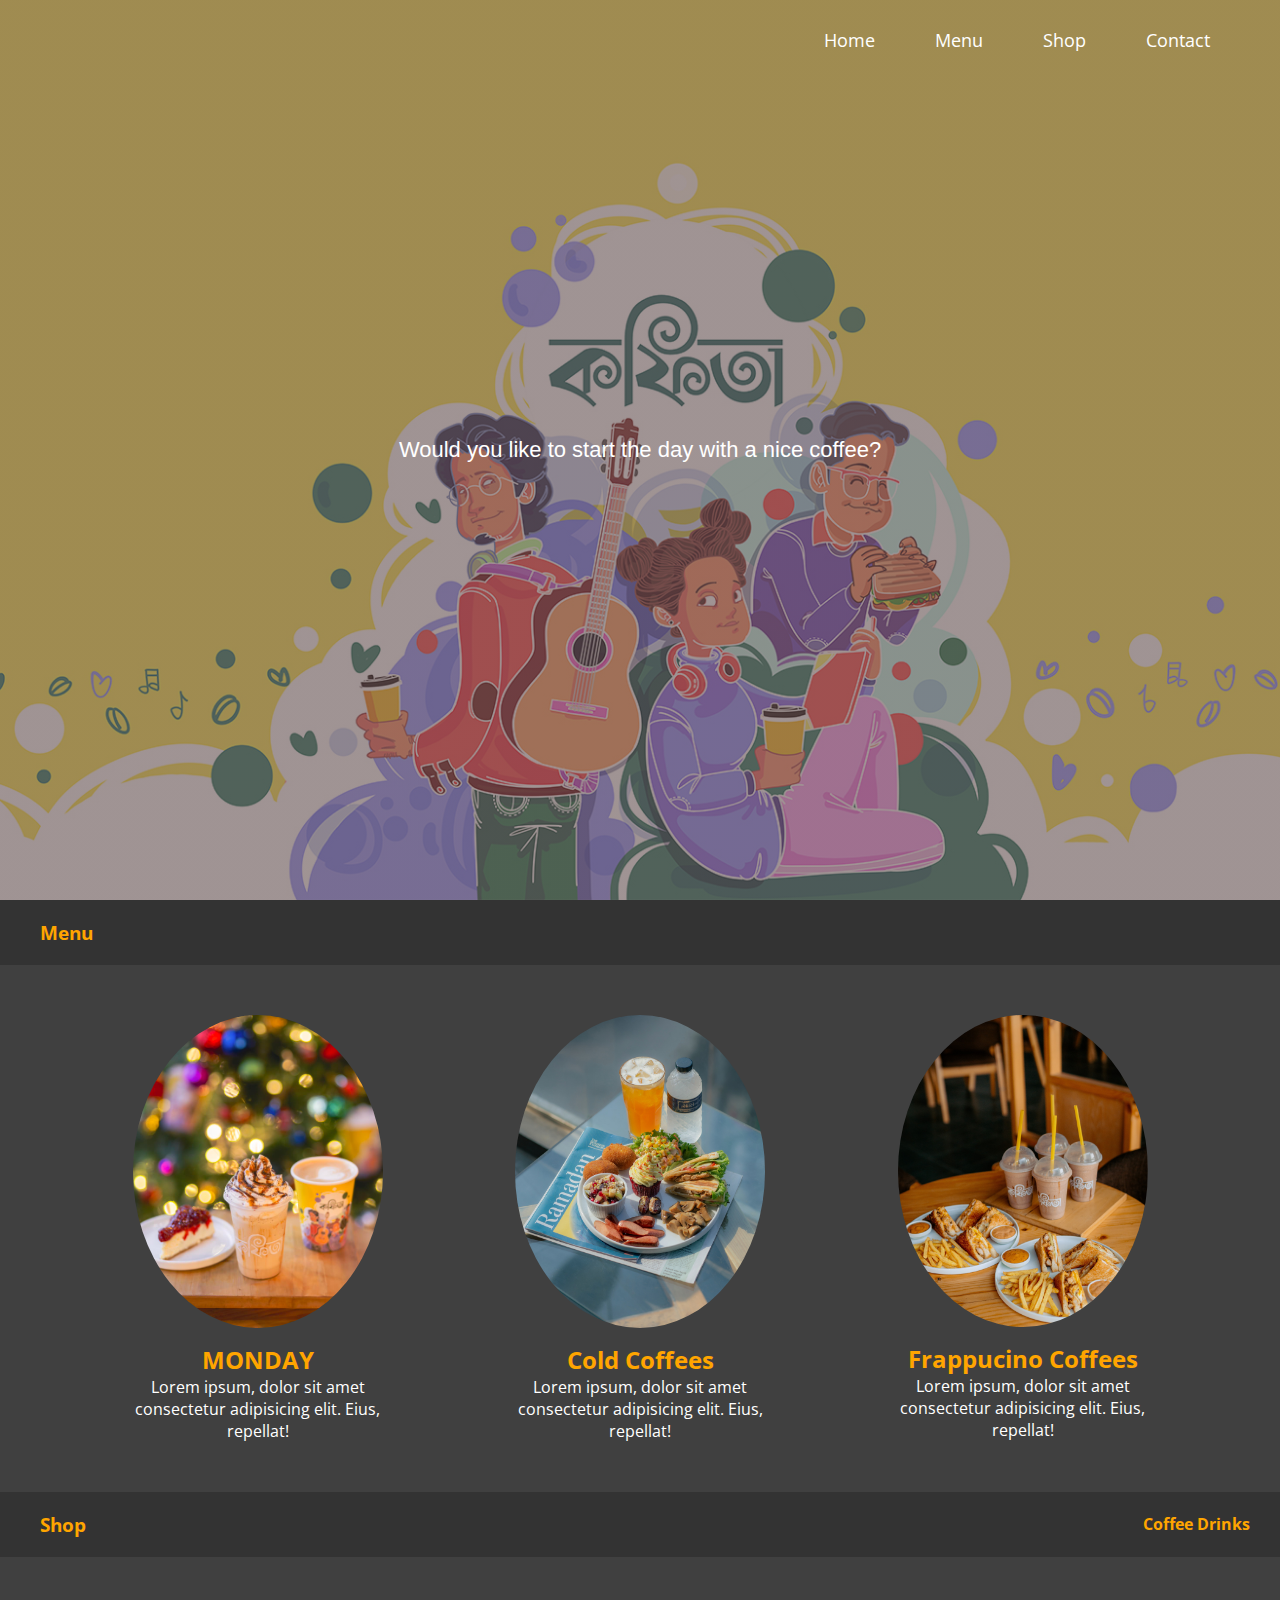
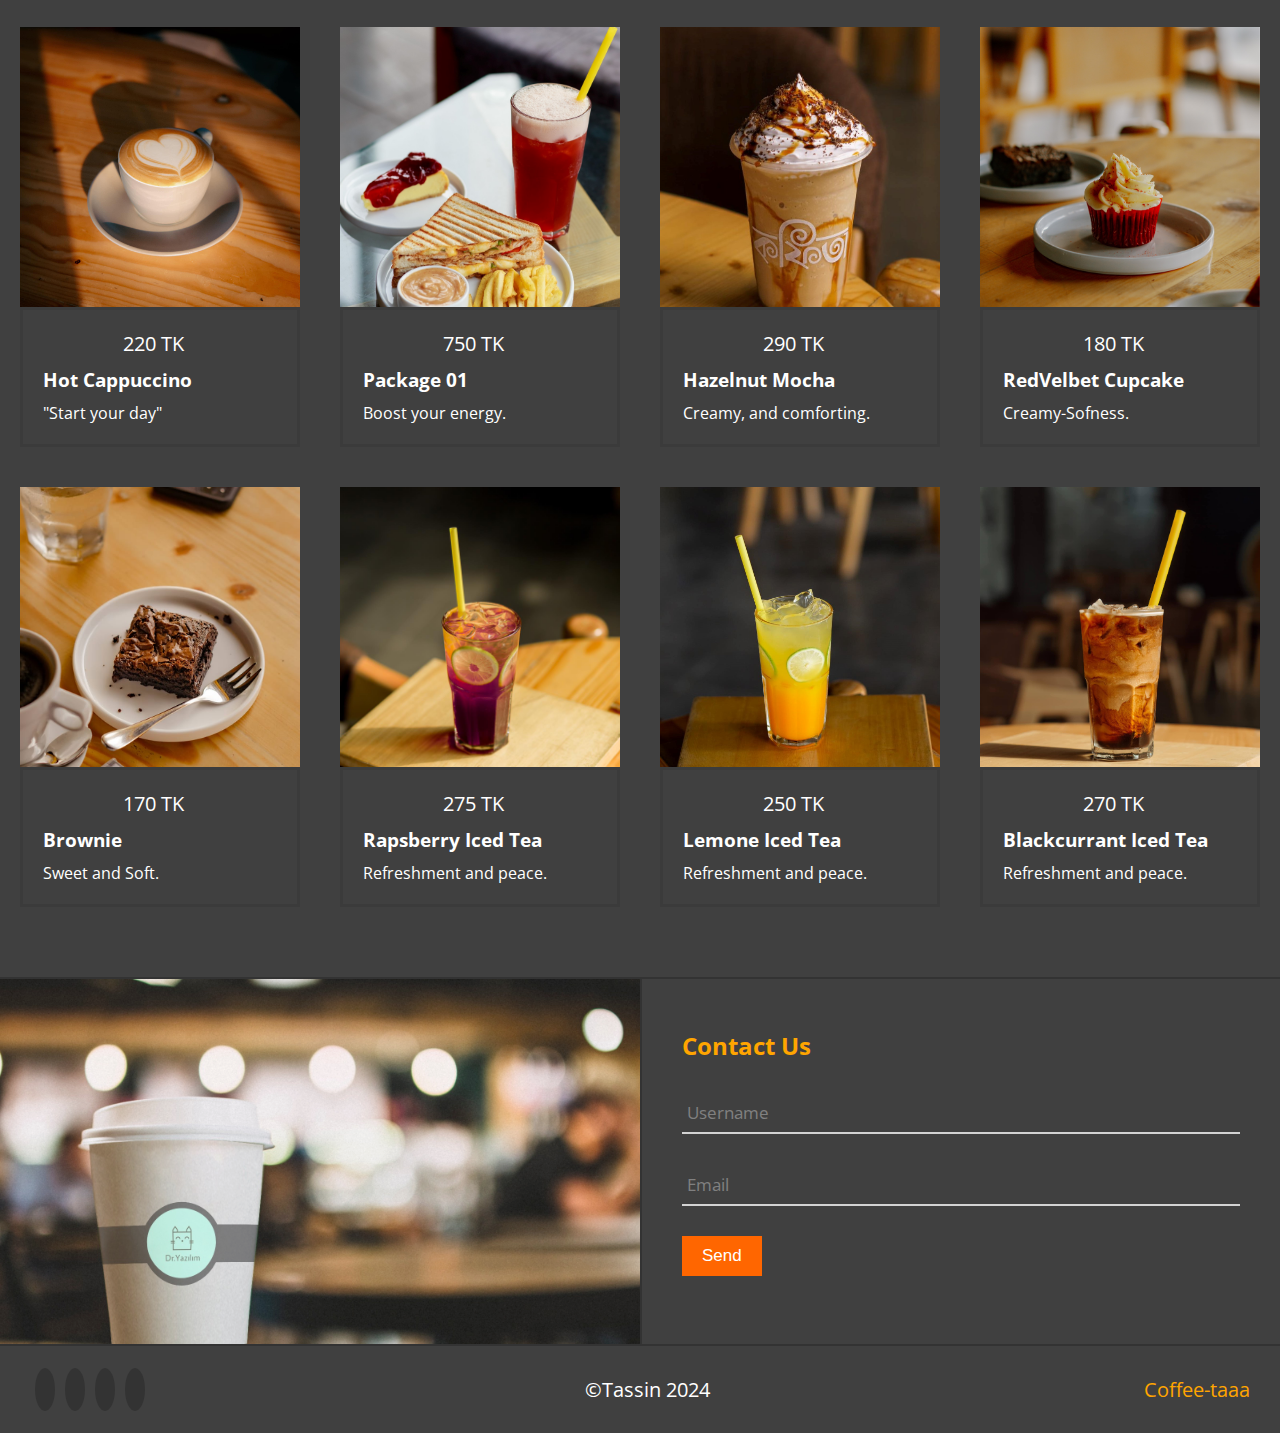
==== index.html @ 31b5ed2a "first commit" ====
<!DOCTYPE html>
<html lang="en">

<head>
    <meta charset="UTF-8">
    <meta http-equiv="X-UA-Compatible" content="IE=edge">
    <meta name="viewport" content="width=device-width, initial-scale=1.0">
    <link rel="stylesheet" href="style.css">
    <link rel="stylesheet" href="https://cdnjs.cloudflare.com/ajax/libs/font-awesome/6.2.1/css/all.min.css"
        integrity="sha512-MV7K8+y+gLIBoVD59lQIYicR65iaqukzvf/nwasF0nqhPay5w/9lJmVM2hMDcnK1OnMGCdVK+iQrJ7lzPJQd1w=="
        crossorigin="anonymous" referrerpolicy="no-referrer" />
    <title>Blabla Coffee</title>
</head>

<body>

    <header>
        <div class="logo">
            <!-- <img src="../Coffeta-shop/img/coffeta/289435292_1003982613613016_3228879542736752451_n.jpg" alt="logo"> -->
        </div>

        <nav>
            <ul>
                <li><a href="#">Home</a></li>
                <li><a href="#menu">Menu</a></li>
                <li><a href="#shop">Shop</a></li>
                <li><a href="#contact">Contact</a></li>
            </ul>
        </nav>
    </header>

    <div class="content">
        <!-- <h2>Blabla Coffee</h2> -->
        <p>Would you like to start the day with a nice coffee?</p>
    </div>

    <div class="menu" id="menu">
        <div class="menu-header">
            <h3>Menu</h3>
            <!-- <h4>Blabla Coffee Menu</h4> -->
        </div>
        <div class="menu-content">
            <div class="hot-coffees">
                <div class="hot-coffees-image">
                    <img src="img/coffeta/wed.jpg" alt="">
                </div>
                <div class="hot-coffees-body">
                    <h2>MONDAY</h2>
                    <label>Lorem ipsum, dolor sit amet consectetur adipisicing elit. Eius, repellat!</label>
                </div>
            </div>
            <div class="cold-coffees">
                <div class="cold-coffees-image">
                    <img src="img/coffeta/sunday.jpg" alt="">
                </div>
                <div class="cold-coffees-body">
                    <h2>Cold Coffees</h2>
                    <label>Lorem ipsum, dolor sit amet consectetur adipisicing elit. Eius, repellat!</label>
                </div>
            </div>
            <div class="frappucino-coffees">
                <div class="frappucino-coffees-image">
                    <img src="img/coffeta/monday.jpg" alt="">
                </div>
                <div class="frappucino-coffees-body">
                    <h2>Frappucino Coffees</h2>
                    <label>Lorem ipsum, dolor sit amet consectetur adipisicing elit. Eius, repellat!</label>
                </div>
            </div>
        </div>
    </div>


    <div class="shop" id="shop">
        <div class="shop-header">
            <h3>Shop</h3>
            <h4>Coffee Drinks</h4>
        </div>
        <div class="shop-box">
            <div class="item-1">
                <div class="card">
                    <div class="card-image">
                        <img src="img/coffeta/cappchino.jpg">
                    </div>
                    <div class="card-body">
                        <i class="fa-solid fa-star"></i>
                        <i class="fa-solid fa-star"></i>
                        <i class="fa-solid fa-star"></i>
                        <i class="fa-solid fa-star"></i>
                        <i class="fa-solid fa-star-half"></i>
                        <label class="cash">220 TK</label>
                        <h3>Hot Cappuccino</h3>
                        <label>"Start your day"</label>
                    </div>
                </div>
            </div>
            <div class="item-2">
                <div class="card">
                    <div class="card-image">
                        <img src="img/coffeta/pac.jpg">
                    </div>
                    <div class="card-body">
                        <i class="fa-solid fa-star"></i>
                        <i class="fa-solid fa-star"></i>
                        <i class="fa-solid fa-star"></i>
                        <i class="fa-solid fa-star"></i>
                        <i class="fa-solid fa-star"></i>
                        <label class="cash">750 TK</label>
                        <h3>Package 01</h3>
                        <label>Boost your energy.</label>
                    </div>
                </div>
            </div>
            <div class="item-3">
                <div class="card">
                    <div class="card-image">
                        <img src="img/coffeta/frappe.jpg">
                    </div>
                    <div class="card-body">
                        <i class="fa-solid fa-star"></i>
                        <i class="fa-solid fa-star"></i>
                        <i class="fa-solid fa-star"></i>
                        <i class="fa-solid fa-star"></i>
                        <i class="fa-solid fa-star-half"></i>
                        <label class="cash">290 TK</label>
                        <h3>Hazelnut Mocha</h3>
                        <label> Creamy, and comforting. </label>
                    </div>
                </div>
            </div>
            <div class="item-4">
                <div class="card">
                    <div class="card-image">
                        <img src="img/coffeta/cccck.png">
                    </div>
                    <div class="card-body">
                        <i class="fa-solid fa-star"></i>
                        <i class="fa-solid fa-star"></i>
                        <i class="fa-solid fa-star"></i>
                        <i class="fa-solid fa-star"></i>
                        <i class="fa-solid fa-star"></i>
                        <label class="cash">180 TK</label>
                        <h3>RedVelbet Cupcake </h3>
                        <label>Creamy-Sofness.</label>
                    </div>
                </div>
            </div>
            <div class="item-5">
                <div class="card">
                    <div class="card-image">
                        <img src="img/coffeta/BROWS.jpg">
                    </div>
                    <div class="card-body">
                        <i class="fa-solid fa-star"></i>
                        <i class="fa-solid fa-star"></i>
                        <i class="fa-solid fa-star"></i>
                        <i class="fa-solid fa-star"></i>
                        <i class="fa-solid fa-star-half"></i>
                        <label class="cash">170 TK</label>
                        <h3>Brownie</h3>
                        <label>Sweet and Soft.</label>
                    </div>
                </div>
            </div>
            <div class="item-6">
                <div class="card">
                    <div class="card-image">
                        <img src="img/coffeta/iced.jpg">
                    </div>
                    <div class="card-body">
                        <i class="fa-solid fa-star"></i>
                        <i class="fa-solid fa-star"></i>
                        <i class="fa-solid fa-star"></i>
                        <i class="fa-solid fa-star"></i>
                        <i class="fa-solid fa-star"></i>
                        <label class="cash">275 TK</label>
                        <h3>Rapsberry Iced Tea</h3>
                        <label>Refreshment and peace.</label>
                    </div>
                </div>
            </div>
            <div class="item-7">
                <div class="card">
                    <div class="card-image">
                        <img src="img/coffeta/holud.jpg">
                    </div>
                    <div class="card-body">
                        <i class="fa-solid fa-star"></i>
                        <i class="fa-solid fa-star"></i>
                        <i class="fa-solid fa-star"></i>
                        <i class="fa-solid fa-star"></i>
                        <i class="fa-solid fa-star-half"></i>
                        <label class="cash">250 TK</label>
                        <h3>Lemone Iced Tea</h3>
                        <label>Refreshment and peace.</label>
                    </div>
                </div>
            </div>
            <div class="item-8">
                <div class="card">
                    <div class="card-image">
                        <img src="img/coffeta/ccc.jpg">
                    </div>
                    <div class="card-body">
                        <i class="fa-solid fa-star"></i>
                        <i class="fa-solid fa-star"></i>
                        <i class="fa-solid fa-star"></i>
                        <i class="fa-solid fa-star"></i>
                        <i class="fa-solid fa-star"></i>
                        <label class="cash">270 TK</label>
                        <h3>Blackcurrant Iced Tea</h3>
                        <label>Refreshment and peace.</label>
                    </div>
                </div>
            </div>
        </div>
    </div>

    <div class="contact" id="contact">
        <div class="contact-box">
            <div class="contact-image">
                <img src="img/bg-image.jpeg">
            </div>
        </div>
        <div class="contact-box">
            <div class="contact-body">
                <form>
                    <h2>Contact Us</h2>
                    <div class="form-content">
                        <input type="text" required>
                        <span></span>
                        <label>Username</label>
                    </div>
                    <div class="form-content">
                        <input type="email" required>
                        <span></span>
                        <label>Email</label>
                    </div>
                    <button type="submit">Send</button>
                </form>
            </div>
        </div>
    </div>


    <div class="footer">
        <div class="footer-box">
            <div class="social-media">
                <a href="#"><i class="fa-brands fa-facebook"></i></a>
                <a href="#"><i class="fa-brands fa-instagram"></i></a>
                <a href="#"><i class="fa-brands fa-twitter"></i></a>
                <a href="#"><i class="fa-brands fa-youtube"></i></a>
            </div>
            <div class="copyright">
                <label>&copy;Tassin 2024</label>
            </div>
            <div class="brand">
                <p>Coffee-taaa</p>
            </div>
        </div>
    </div>

</body>

</html>
---- style.css ----
@import url('https://fonts.googleapis.com/css2?family=Open+Sans:wght@300&display=swap');

* {
    margin: 0;
    padding: 0;
    box-sizing: border-box;
    text-decoration: none;
    list-style: none;
}

html {
    font-family: 'Open Sans', sans-serif;
    scroll-behavior: smooth;
}

img {
    width: 100%;
}

header {
    display: flex;
    align-items: center;
    justify-content: space-between;
    padding: 40px;
    width: 100%;
    height: 70px;
    position: absolute;
    z-index: 1;
}

header .logo a {
    font-size: 30px;
    color: white;
    padding: 15px 30px;
}

header .logo a span {
    color: orange;
}

header nav ul {
    display: flex;
}

header nav ul li a {
    margin: 5px 20px;
    font-size: 18px;
    color: white;
    padding: 10px 10px;
}

header nav ul li a:hover {
    border-bottom: 2px solid white;
}

/* Content */

.content {
    display: flex;
    flex-direction: column;
    align-items: center;
    justify-content: center;
    text-align: center;
    font-family: 'Trebuchet MS', 'Lucida Sans Unicode', 'Lucida Grande', 'Lucida Sans', Arial, sans-serif;
    position: relative;
    min-height: 100vh;
    width: 100%;
    background-image: linear-gradient(to bottom right, rgba(96, 76, 76, .6), rgba(96, 76, 76, .6)), url("img/coffeta/278330206_961307947880483_8146105587942378041_n.jpg");
    background-position: center bottom;
    background-repeat: no-repeat;
    background-size: cover;
    background-attachment: fixed;
}

.content h2 {
    font-size: 32px;
    padding: 5px;
    color: white;
}

.content p {
    font-size: 22px;
    color: white;
}


/* Menu */

.menu {
    background-color: #333333;
    width: 100%;
    text-align: center;
}

.menu .menu-header {
    display: flex;
    padding: 10px;
    align-items: center;
    justify-content: space-between;
}

.menu-header h3 {
    color: orange;
    padding: 10px 30px;
}

.menu-header h4 {
    color: orange;
    padding: 10px 20px;
}

.menu .menu-content {
    display: flex;
    align-items: center;
    justify-content: space-evenly;
    padding: 50px 0;
    flex-wrap: wrap;
    background-color: #404040;
}

.menu .menu-content .hot-coffees,
.cold-coffees,
.frappucino-coffees {
    width: 250px;
}

.menu .menu-content .hot-coffees .hot-coffees-image img {
    border-radius: 50%;
}

.menu .menu-content .cold-coffees .cold-coffees-image img {
    border-radius: 50%;
}

.menu .menu-content .frappucino-coffees .frappucino-coffees-image img {
    border-radius: 50%;
}

.menu .menu-content .hot-coffees-body,
.cold-coffees-body,
.frappucino-coffees-body {
    text-align: center;
    margin-top: 10px;
}

.menu .menu-content .hot-coffees-body h2,
.cold-coffees-body h2,
.frappucino-coffees-body h2 {
    color: orange;
}

.menu .menu-content .hot-coffees-body label,
.cold-coffees-body label,
.frappucino-coffees-body label {
    margin-top: 10px;
    color: white;
}



/* Shop */

.shop {
    background-color: #333333;
    width: 100%;
}

.shop .shop-header {
    display: flex;
    padding: 10px;
    align-items: center;
    justify-content: space-between;
}

.shop-header h3 {
    color: orange;
    padding: 10px 30px;
}

.shop-header h4 {
    color: orange;
    padding: 10px 20px;
}

.shop-box {
    display: flex;
    align-items: center;
    justify-content: space-evenly;
    background-color: #404040;
    padding: 50px 0;
    flex-wrap: wrap;
}

.shop-box .card {
    width: 280px;
    margin: 20px;
}

.shop-box .card-image {
    width: 100%;
    height: 280px;
    overflow: hidden;
}

.shop-box .card-image img:hover {
    transform: scale(1.1);
    transition: transform .4s ease-in-out;
}

.shop-box .card-body {
    padding: 20px;
    color: white;
    border: 3px solid #3B3B3B;
}

.shop-box .card-body h3 {
    padding: 10px 0;
}

.shop-box .card-body i {
    color: yellow;
    font-size: 10px;
    position: relative;
    bottom: 5px;
}

.shop-box .card-body .cash {
    font-size: 20px;
    margin-left: 80px;
}


/* Contact */

.contact {
    display: flex;
    flex-wrap: wrap;
    width: 100%;
    border-top: 2px solid #333333;
}

.contact .contact-box {
    flex: 1;
}

.contact .contact-box .contact-image,
.contact .contact-box .contact-body {
    height: 100%;
}

.contact img {
    width: 100%;
    height: 100%;
}

.contact-image img {
    opacity: .9;
}

.contact-body {
    background-color: #404040;
    height: 100%;
    border-left: 2px solid #333333;
}

.contact-body form {
    padding: 50px 40px;
    box-sizing: border-box;
}

.contact-body h2 {
    color: orange;
}

form .form-content {
    position: relative;
    margin: 30px 0;
    border-bottom: 2px solid lightgray;
}

form .form-content input {
    width: 100%;
    height: 40px;
    padding: 0 5px;
    font-size: 17px;
    border: none;
    background: none;
    outline: none;
    color: white;
}

form .form-content label {
    position: absolute;
    top: 50%;
    left: 5px;
    color: gray;
    transform: translateY(-50%);
    font-size: 17px;
    transition: .5s;
    pointer-events: none;
}

form .form-content span::before {
    content: '';
    position: absolute;
    top: 40px;
    left: 0;
    width: 0%;
    height: 2px;
    background: orange;
    transform: .4s;
}

form .form-content input:focus~label,
form .form-content input:valid~label {
    top: -5px;
    color: orange;
}

form .form-content input:focus~span::before,
form .form-content input:valid~span::before {
    width: 100%;
}

.contact-body form button {
    padding: 10px 20px;
    font-size: 17px;
    border: none;
    background-color: #ff6600;
    color: white;
    border: 5px;
    cursor: pointer;
    transition: all .4s ease-in;
}

.contact-body form button:hover {
    background-color: #34cf15;
}


/* Footer */


.footer {
    background-color: #404040;
    border-top: 2px solid #333333;
}

.footer .footer-box {
    padding: 30px;
    display: flex;
    align-items: center;
    justify-content: space-between;
}

.footer .footer-box .social-media a {
    color: white;
    background-color: #333333;
    border-radius: 50%;
    font-size: 17px;
    padding: 10px;
    margin: 5px;
}

.footer .footer-box .social-media a:hover {
    opacity: .7;
    transition: .5s all ease-in-out;
}

.footer .footer-box .copyright {
    color: white;
    font-size: 20px;
}

.footer .footer-box .brand {
    color: white;
    font-size: 20px;
}

.footer .footer-box .brand p {
    color: orange;
}

/* Responsive */

@media(max-width: 992px) {

    /* Header */

    header {
        flex-direction: column;
        height: 150px;
        background: linear-gradient(rgba(0, 0, 0, .2), rgba(0, 0, 0, .2));
    }

    .menu-header .logo a {
        font-size: 25px;
    }

    header nav ul li a {
        font-size: 16px;
        flex-direction: column;
        display: inline-block;
        margin-top: 10px;
    }

    header nav {
        display: flex;
        flex-direction: column;
    }

    .content h2 {
        font-size: 28px;
    }

    .content p {
        font-size: 18px;
    }
}


@media(max-width: 950px) {
    .contact .contact-box {
        flex: 100%;
    }
}

@media(max-width: 800px) {

    .menu .menu-content .hot-coffees,
    .cold-coffees,
    .frappucino-coffees {
        margin: 20px;
    }
}

@media(max-width: 700px) {
    .footer .footer-box .social-media a {
        color: white;
        background-color: #333333;
        border-radius: 50%;
        font-size: 16px;
        padding: 5px;
    }

    .footer .footer-box .copyright {
        color: white;
        font-size: 15px;
    }

    .footer .footer-box .brand {
        color: white;
        font-size: 18px;
    }
}

@media(max-width: 500px) {

    /* header */

    header {
        height: 130px;
    }

    header .logo a {
        font-size: 23px;
    }

    header nav ul li a {
        font-size: 13px;
        flex-direction: column;
        display: inline-block;
        margin-top: 10px;
    }

    header nav {
        display: flex;
        flex-direction: column;
    }


    /* Content */

    .content h2 {
        font-size: 23px;
    }

    .content p {
        font-size: 16px;
    }


    /* footer */

    .footer .footer-box {
        flex-direction: column;
    }

    .footer .footer-box .social-media a {
        color: white;
        background-color: #333333;
        border-radius: 50%;
        font-size: 16px;
        padding: 10px;
        margin-top: 10px;
        display: inline-block;
    }

    .footer .footer-box .copyright {
        color: white;
        font-size: 15px;
        margin-top: 10px;
    }

    .footer .footer-box .brand {
        color: white;
        font-size: 18px;
        margin-top: 10px;
    }

}


@media(max-width: 410px) {

    /* header */

    header {
        height: 120px;
    }

    header .logo a {
        font-size: 20px;
        color: white;
        padding: 15px 30px;
    }

    header nav ul li a {
        font-size: 12px;
        flex-direction: column;
        display: inline-block;
        margin-top: 10px;
        color: white;
        padding: 5px 5px;
    }

    header nav {
        display: flex;
        flex-direction: column;
    }

    /* content */

    .content h2 {
        font-size: 20px;
    }

    .content p {
        font-size: 13px;
    }

}
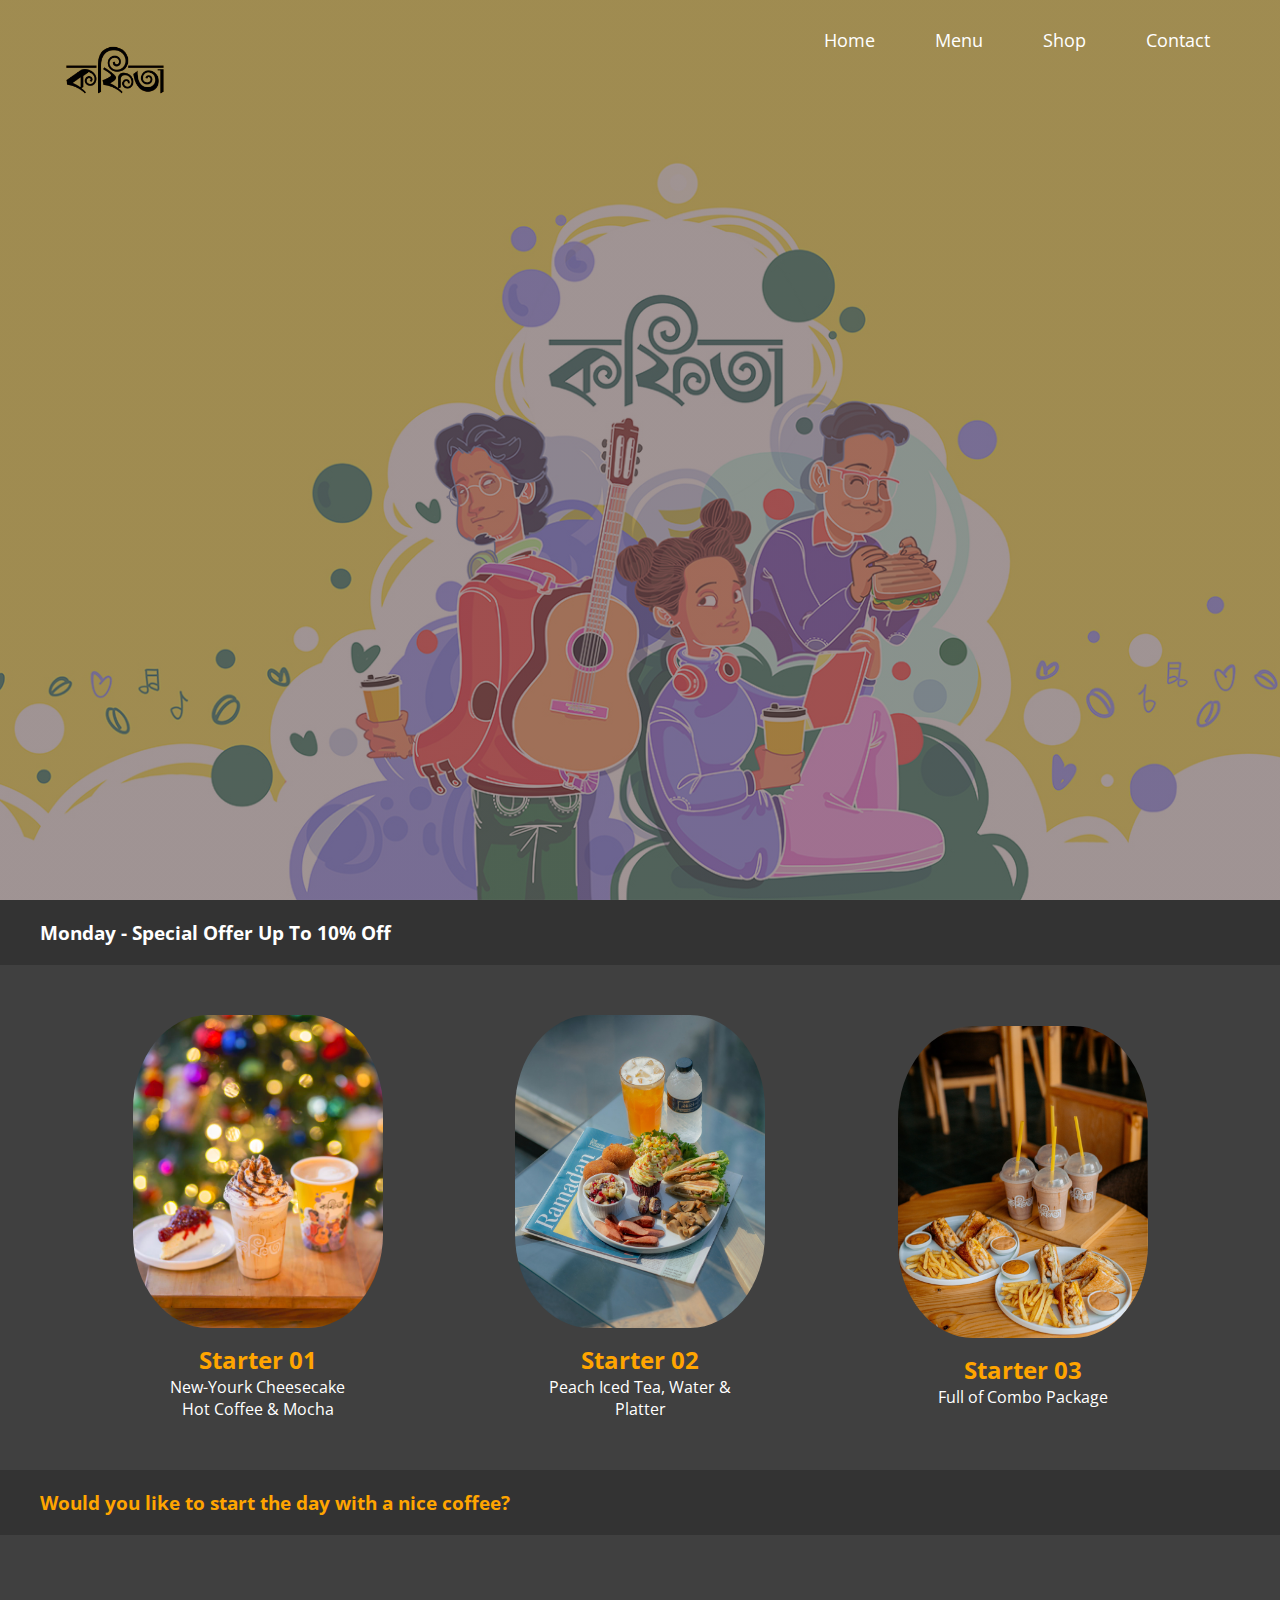
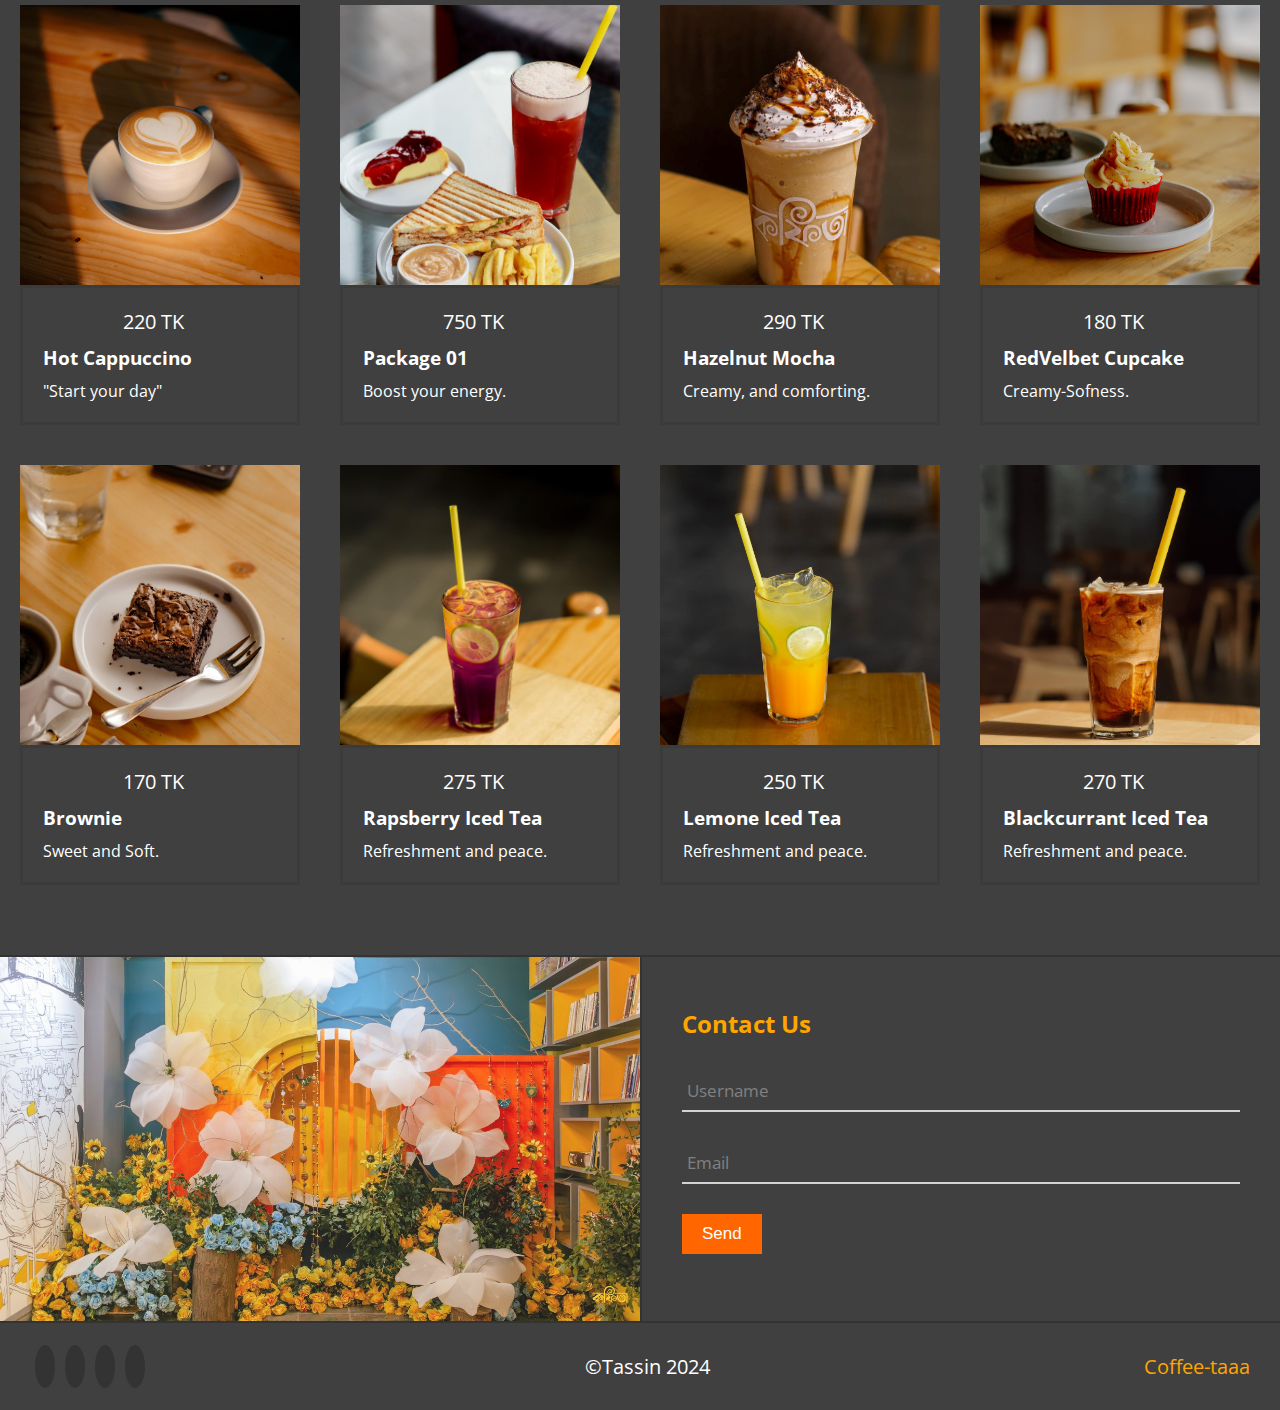
==== commit dea4af18: "last update" ====
--- a/index.html
+++ b/index.html
@@ -9,14 +9,14 @@
     <link rel="stylesheet" href="https://cdnjs.cloudflare.com/ajax/libs/font-awesome/6.2.1/css/all.min.css"
         integrity="sha512-MV7K8+y+gLIBoVD59lQIYicR65iaqukzvf/nwasF0nqhPay5w/9lJmVM2hMDcnK1OnMGCdVK+iQrJ7lzPJQd1w=="
         crossorigin="anonymous" referrerpolicy="no-referrer" />
-    <title>Blabla Coffee</title>
+    <title>Coffeta Shop</title>
 </head>
 
 <body>
 
     <header>
         <div class="logo">
-            <!-- <img src="../Coffeta-shop/img/coffeta/289435292_1003982613613016_3228879542736752451_n.jpg" alt="logo"> -->
+            <img  src="./img/coffeta/logo.png" alt="">
         </div>
 
         <nav>
@@ -31,12 +31,12 @@
 
     <div class="content">
         <!-- <h2>Blabla Coffee</h2> -->
-        <p>Would you like to start the day with a nice coffee?</p>
+        <!-- <p>Would you like to start the day with a nice coffee?</p> -->
     </div>
 
     <div class="menu" id="menu">
         <div class="menu-header">
-            <h3>Menu</h3>
+            <h3 style="color: rgb(255, 255, 255)" >Monday - Special Offer Up To 10% Off</h3>
             <!-- <h4>Blabla Coffee Menu</h4> -->
         </div>
         <div class="menu-content">
@@ -45,8 +45,9 @@
                     <img src="img/coffeta/wed.jpg" alt="">
                 </div>
                 <div class="hot-coffees-body">
-                    <h2>MONDAY</h2>
-                    <label>Lorem ipsum, dolor sit amet consectetur adipisicing elit. Eius, repellat!</label>
+                    <h2>Starter 01</h2>
+                    <label>New-Yourk Cheesecake <br>
+                    Hot Coffee & Mocha</label>
                 </div>
             </div>
             <div class="cold-coffees">
@@ -54,8 +55,9 @@
                     <img src="img/coffeta/sunday.jpg" alt="">
                 </div>
                 <div class="cold-coffees-body">
-                    <h2>Cold Coffees</h2>
-                    <label>Lorem ipsum, dolor sit amet consectetur adipisicing elit. Eius, repellat!</label>
+                    <h2>Starter 02</h2>
+                    <label>Peach Iced Tea,
+                    Water & <br> Platter</label>
                 </div>
             </div>
             <div class="frappucino-coffees">
@@ -63,8 +65,8 @@
                     <img src="img/coffeta/monday.jpg" alt="">
                 </div>
                 <div class="frappucino-coffees-body">
-                    <h2>Frappucino Coffees</h2>
-                    <label>Lorem ipsum, dolor sit amet consectetur adipisicing elit. Eius, repellat!</label>
+                    <h2>Starter 03</h2>
+                    <label>Full of Combo Package </label>
                 </div>
             </div>
         </div>
@@ -73,8 +75,8 @@
 
     <div class="shop" id="shop">
         <div class="shop-header">
-            <h3>Shop</h3>
-            <h4>Coffee Drinks</h4>
+            <h3>Would you like to start the day with a nice coffee?</h3>
+            <!-- <h4>Coffee Drinks</h4> -->
         </div>
         <div class="shop-box">
             <div class="item-1">
@@ -219,7 +221,7 @@
     <div class="contact" id="contact">
         <div class="contact-box">
             <div class="contact-image">
-                <img src="img/bg-image.jpeg">
+               <img src="./img/coffeta/ok.jpg" alt="">
             </div>
         </div>
         <div class="contact-box">
--- a/style.css
+++ b/style.css
@@ -28,6 +28,14 @@
     z-index: 1;
 }
 
+.logo img{
+width: 150px;   
+padding-top: 80px;
+/* padding-left: 20px ;  */
+display: flex;
+
+}
+
 header .logo a {
     font-size: 30px;
     color: white;
@@ -89,7 +97,7 @@
 .menu {
     background-color: #333333;
     width: 100%;
-    text-align: center;
+    text-align: right;
 }
 
 .menu .menu-header {
@@ -97,6 +105,7 @@
     padding: 10px;
     align-items: center;
     justify-content: space-between;
+    
 }
 
 .menu-header h3 {
@@ -125,15 +134,15 @@
 }
 
 .menu .menu-content .hot-coffees .hot-coffees-image img {
-    border-radius: 50%;
+    border-radius: 30%;
 }
 
 .menu .menu-content .cold-coffees .cold-coffees-image img {
-    border-radius: 50%;
+    border-radius: 30%;
 }
 
 .menu .menu-content .frappucino-coffees .frappucino-coffees-image img {
-    border-radius: 50%;
+    border-radius: 30%;
 }
 
 .menu .menu-content .hot-coffees-body,
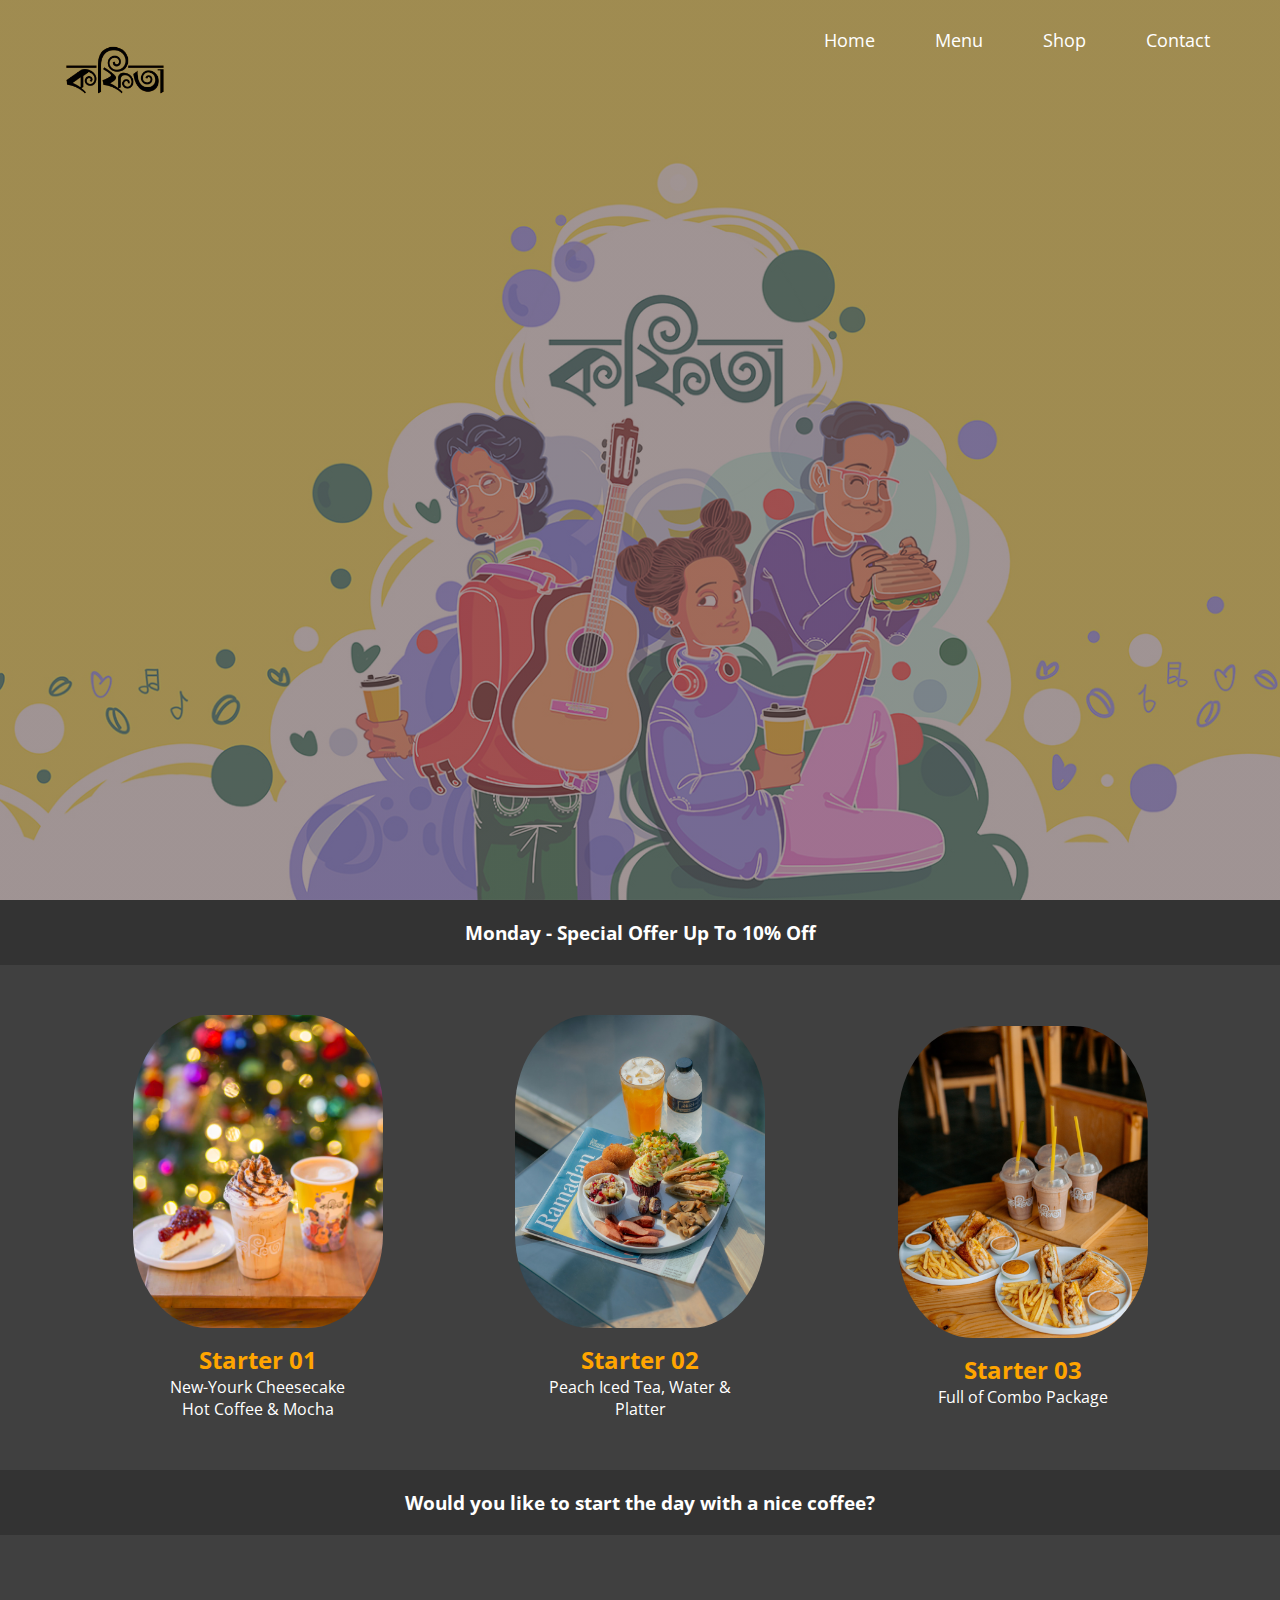
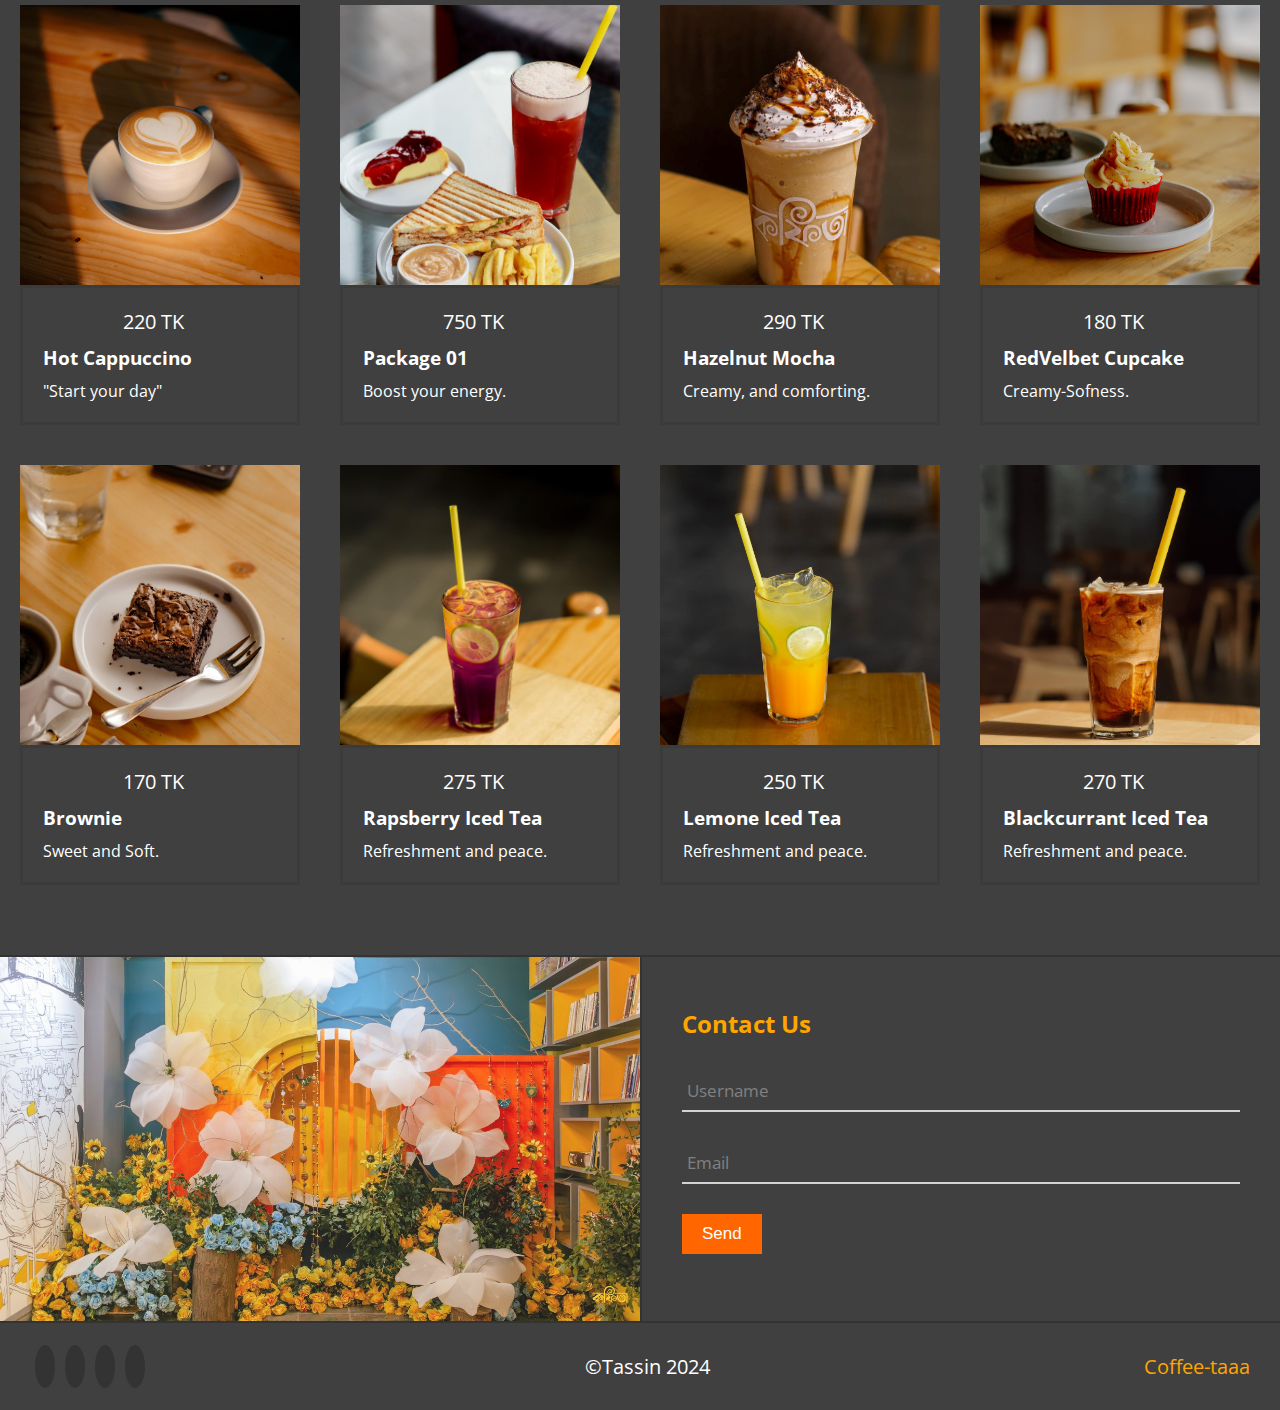
==== commit f7d89854: "last one update finish" ====
--- a/index.html
+++ b/index.html
@@ -10,6 +10,7 @@
         integrity="sha512-MV7K8+y+gLIBoVD59lQIYicR65iaqukzvf/nwasF0nqhPay5w/9lJmVM2hMDcnK1OnMGCdVK+iQrJ7lzPJQd1w=="
         crossorigin="anonymous" referrerpolicy="no-referrer" />
     <title>Coffeta Shop</title>
+    <link rel="shortcut icon" href="./img/coffeta/fav.png" type="image/x-icon">
 </head>
 
 <body>
--- a/style.css
+++ b/style.css
@@ -104,7 +104,7 @@
     display: flex;
     padding: 10px;
     align-items: center;
-    justify-content: space-between;
+    justify-content: center;
     
 }
 
@@ -178,11 +178,11 @@
     display: flex;
     padding: 10px;
     align-items: center;
-    justify-content: space-between;
+    justify-content: center;
 }
 
 .shop-header h3 {
-    color: orange;
+    color: rgb(255, 255, 255);
     padding: 10px 30px;
 }
 
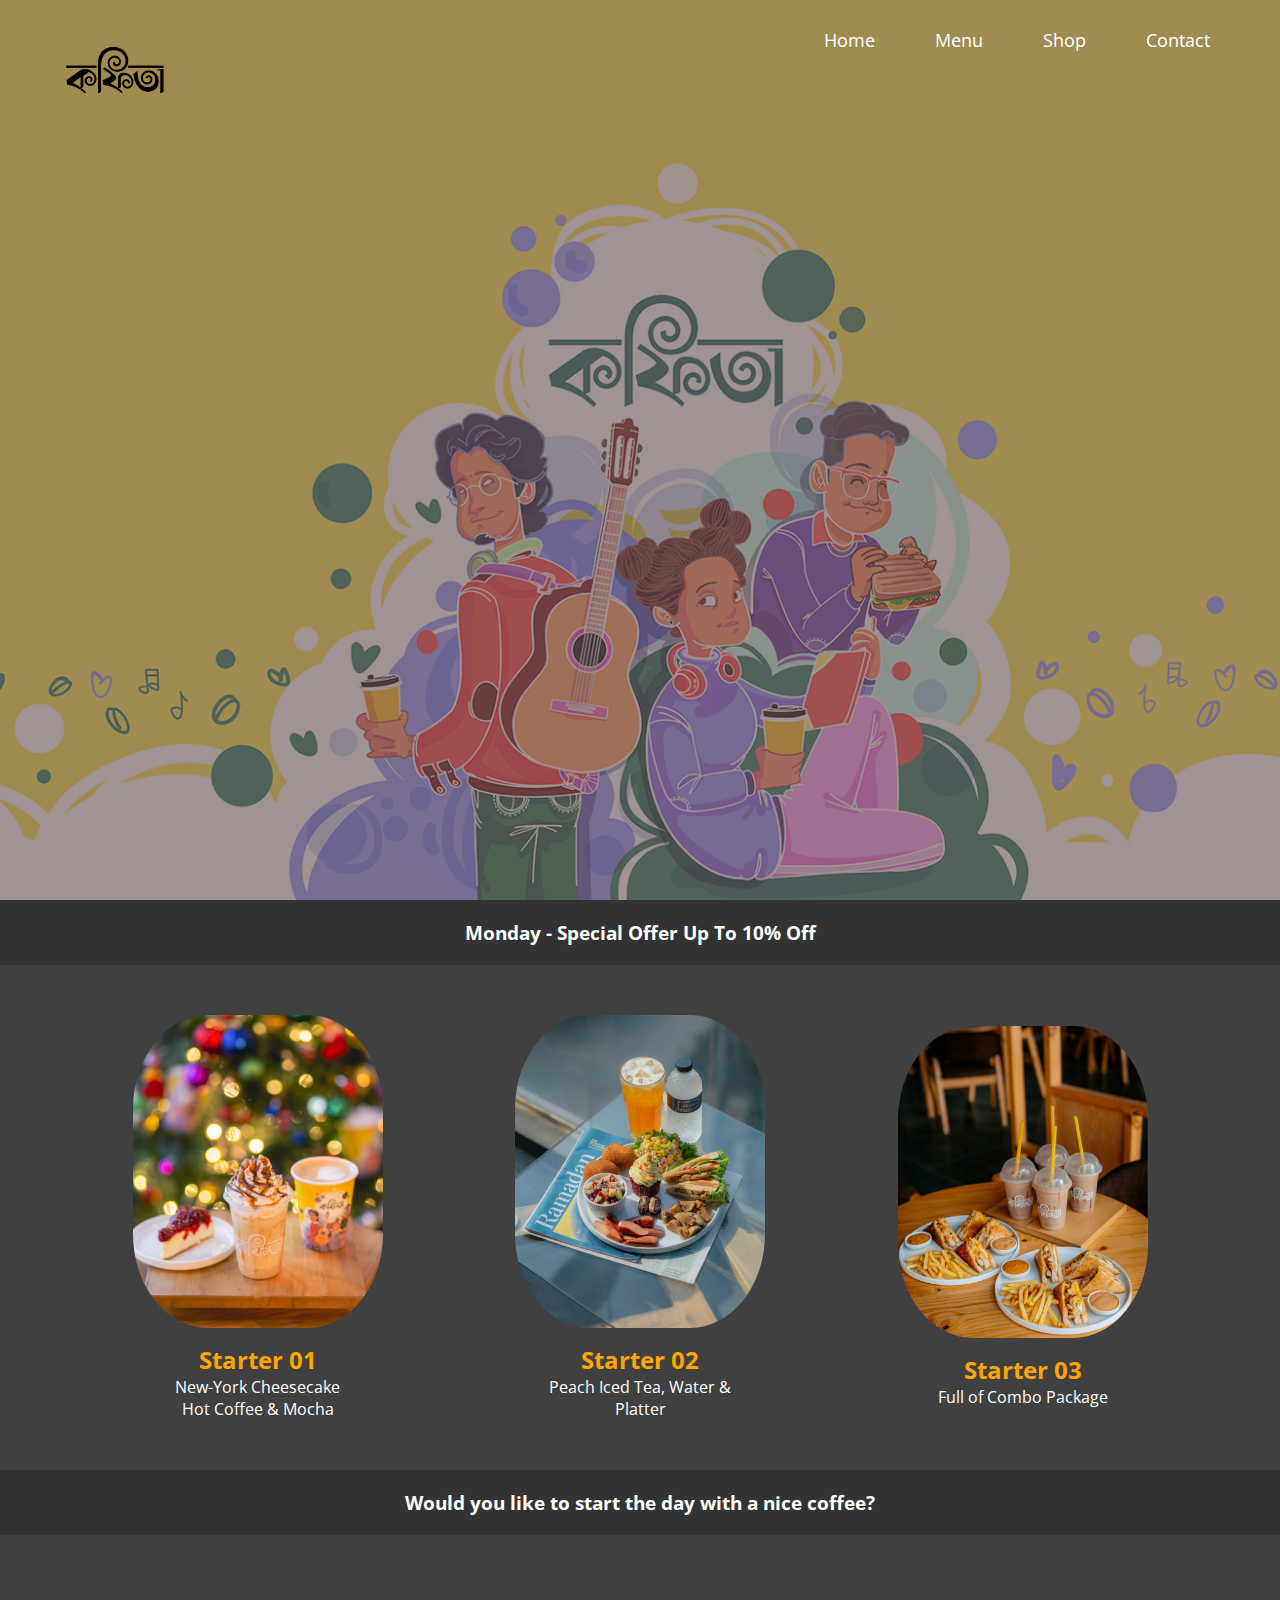
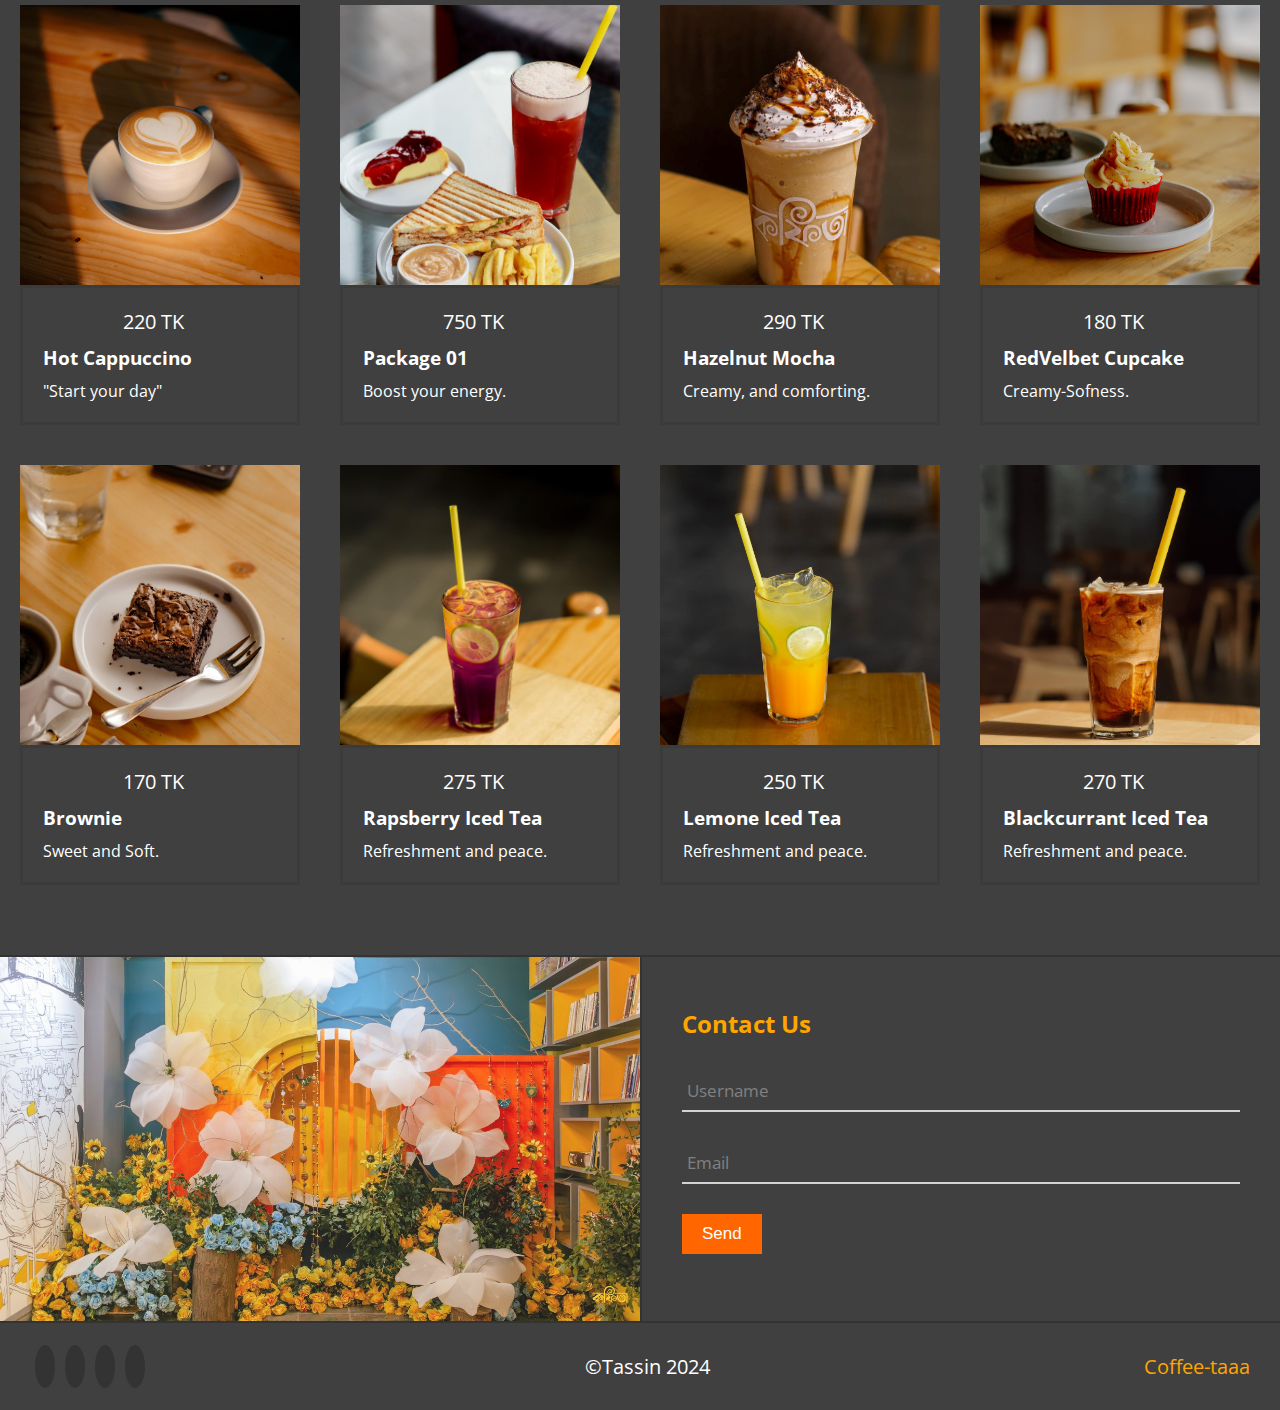
==== commit dfb44fd9: "from-update" ====
--- a/index.html
+++ b/index.html
@@ -47,7 +47,7 @@
                 </div>
                 <div class="hot-coffees-body">
                     <h2>Starter 01</h2>
-                    <label>New-Yourk Cheesecake <br>
+                    <label>New-York Cheesecake <br>
                     Hot Coffee & Mocha</label>
                 </div>
             </div>
